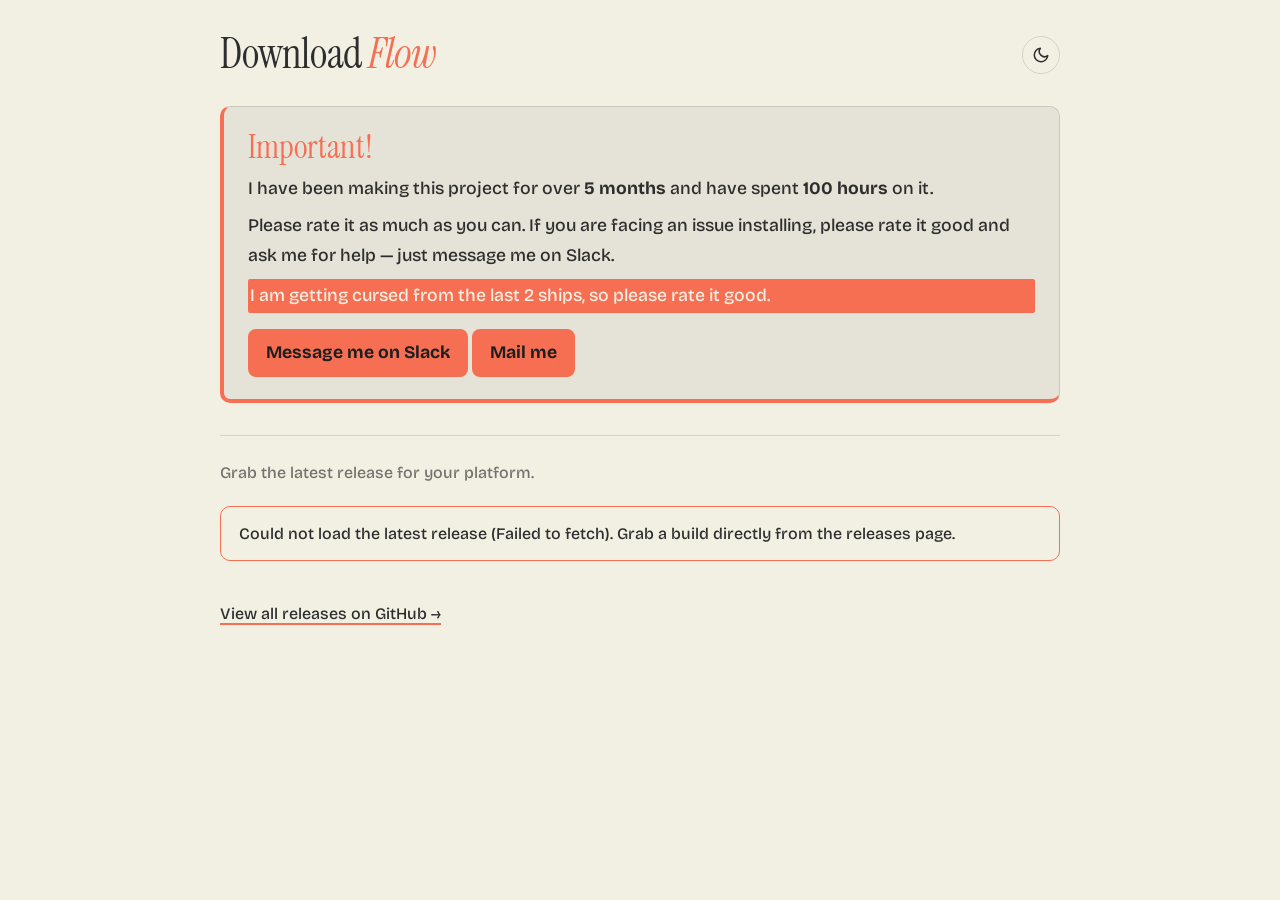
==== download.html @ da365417 "added a download page and some changes in release" ====
<!doctype html>
<html lang="en" data-theme="dark">
    <head>
        <meta charset="utf-8" />
        <meta name="viewport" content="width=device-width,initial-scale=1" />
        <title>Download Flow</title>

        <link rel="preconnect" href="https://fonts.googleapis.com" />
        <link rel="preconnect" href="https://fonts.gstatic.com" crossorigin />
        <link
            href="https://fonts.googleapis.com/css2?family=Bricolage+Grotesque:opsz,wght@12..96,400..700&family=Instrument+Serif:ital@0;1&display=swap"
            rel="stylesheet"
        />

        <script>
            (function () {
                var t = null;
                try {
                    t = localStorage.getItem("theme");
                } catch (e) {}
                if (t !== "light" && t !== "dark") {
                    t =
                        window.matchMedia &&
                        window.matchMedia("(prefers-color-scheme: light)")
                            .matches
                            ? "light"
                            : "dark";
                }
                document.documentElement.setAttribute("data-theme", t);
            })();
        </script>

        <style>
            :root {
                --coral: #f76f53;
                --sans:
                    "Bricolage Grotesque", -apple-system, BlinkMacSystemFont,
                    "Segoe UI", sans-serif;
                --serif: "Instrument Serif", Georgia, serif;
                --mono: ui-monospace, "SF Mono", Menlo, Consolas, monospace;
                --radius: 10px;
            }
            [data-theme="light"] {
                --paper: #f2f0e3;
                --ink: #2e2e2e;
                --muted: rgba(0, 0, 0, 0.05);
                --line: rgba(0, 0, 0, 0.12);
                --faint: rgba(46, 46, 46, 0.65);
                --icon-filter: brightness(0) opacity(0.8);
            }
            [data-theme="dark"] {
                --paper: #1f1f1f;
                --ink: #d1cfc0;
                --muted: rgba(255, 255, 255, 0.05);
                --line: rgba(255, 255, 255, 0.12);
                --faint: rgba(209, 207, 192, 0.65);
                --icon-filter: brightness(0) invert(0.62);
            }

            * {
                margin: 0;
                padding: 0;
                box-sizing: border-box;
            }
            html {
                color-scheme: light dark;
                scroll-behavior: smooth;
            }
            body {
                font-family: var(--sans);
                font-weight: 500;
                line-height: 1.6;
                max-width: 880px;
                margin: 0 auto;
                padding: 32px 20px 72px;
                background: var(--paper);
                color: var(--ink);
                min-height: 100vh;
                transition:
                    background-color 0.3s ease,
                    color 0.3s ease;
            }
            a {
                color: var(--ink);
                text-decoration: underline;
                text-decoration-color: var(--coral);
                text-underline-offset: 4px;
                text-decoration-thickness: 2px;
            }
            :focus-visible {
                outline: 2px solid var(--coral);
                outline-offset: 3px;
            }

            .topbar {
                display: flex;
                align-items: center;
                justify-content: space-between;
                margin-bottom: 28px;
            }
            h1 {
                font-family: var(--serif);
                font-weight: 400;
                font-size: 2.6em;
                line-height: 1.1;
                letter-spacing: -0.01em;
            }
            h1 em {
                color: var(--coral);
            }
            .theme-toggle {
                display: grid;
                place-items: center;
                width: 38px;
                height: 38px;
                border-radius: 50%;
                border: 1px solid var(--line);
                background: transparent;
                color: var(--ink);
                cursor: pointer;
                transition: background-color 0.2s ease;
            }
            .theme-toggle:hover {
                background: var(--muted);
            }
            .theme-toggle svg {
                width: 18px;
                height: 18px;
            }
            [data-theme="dark"] .moon,
            [data-theme="light"] .sun {
                display: none;
            }

            .notice {
                background: var(--muted);
                border: 1px solid var(--line);
                border-left: 4px solid var(--coral);
                border-bottom: 4px solid var(--coral);
                border-radius: var(--radius);
                padding: 22px 24px;
                font-size: 1.1em;
                line-height: 1.7;
            }
            .notice h2 {
                font-family: var(--serif);
                font-weight: 400;
                font-size: 1.9em;
                line-height: 1.1;
                margin-bottom: 8px;
                color: var(--coral);
            }
            .notice p + p {
                margin-top: 8px;
            }
            .notice strong {
                font-weight: 700;
            }
            .cta {
                display: inline-block;
                margin-top: 16px;
                padding: 9px 18px;
                border-radius: 8px;
                background: var(--coral);
                color: #1f1f1f;
                font-weight: 700;
                text-decoration: none;
                transition: opacity 0.2s ease;
            }
            .cta:hover {
                opacity: 0.88;
            }

            hr {
                border: 0;
                border-top: 1px solid var(--line);
                margin: 32px 0 24px;
            }
            .sub {
                color: var(--faint);
                margin-bottom: 20px;
            }

            .layout {
                display: grid;
                grid-template-columns: minmax(0, 1.25fr) minmax(0, 1fr);
                gap: 14px;
                align-items: stretch;
            }
            .layout[hidden],
            #status[hidden],
            .all[hidden] {
                display: none;
            }
            .primary {
                display: flex;
            }
            .primary > .card {
                flex: 1;
            }
            .others {
                display: grid;
                grid-template-columns: repeat(2, minmax(0, 1fr));
                grid-auto-rows: 1fr;
                gap: 14px;
            }

            .card {
                display: flex;
                flex-direction: column;
                background: var(--muted);
                border: 1px solid var(--line);
                border-radius: var(--radius);
                padding: 16px;
                transition: border-color 0.2s ease;
                will-change: transform;
            }
            .card:hover,
            .card.current {
                border-color: var(--coral);
            }
            @media (prefers-reduced-motion: no-preference) {
                .card:hover {
                    transform: perspective(900px) translate3d(0, -6px, 20px)
                        rotateX(2deg);
                    box-shadow:
                        -5px 5px 0 var(--coral),
                        -5px 5px 0 var(--coral);
                }
            }

            .card-head {
                display: flex;
                align-items: center;
                gap: 10px;
                margin-bottom: 4px;
            }
            .logo {
                width: 20px;
                height: 20px;
                flex: 0 0 auto;
                filter: var(--icon-filter);
            }
            .name {
                font-weight: 600;
            }
            .tag {
                margin-left: auto;
                font-size: 0.75em;
                color: var(--coral);
                white-space: nowrap;
            }
            .file {
                font-family: var(--mono);
                font-size: 0.75em;
                color: var(--faint);
                word-break: break-all;
                margin-bottom: 8px;
            }
            .meta {
                font-size: 0.8em;
                color: var(--faint);
                margin-bottom: 14px;
            }
            .btn {
                display: block;
                text-align: center;
                text-decoration: none;
                margin-top: auto;
                padding: 8px 14px;
                border-radius: 8px;
                background: var(--coral);
                color: #1f1f1f;
                font-weight: 700;
                transition: opacity 0.2s ease;
            }
            .btn:hover {
                opacity: 0.88;
            }
            .btn.secondary {
                background: transparent;
                border: 1px solid var(--line);
                color: var(--ink);
            }
            .btn.secondary:hover {
                opacity: 1;
                border-color: var(--coral);
            }

            .card.lg {
                padding: 28px;
            }
            .card.lg .logo {
                width: 40px;
                height: 40px;
            }
            .card.lg .card-head {
                gap: 14px;
                margin-bottom: 12px;
            }
            .card.lg .name {
                font-family: var(--serif);
                font-weight: 400;
                font-size: 2em;
                line-height: 1.1;
            }
            .card.lg .file {
                font-size: 0.85em;
                margin-bottom: 10px;
            }
            .card.lg .meta {
                font-size: 0.9em;
                margin-bottom: 24px;
            }
            .card.lg .btn {
                padding: 13px;
                font-size: 1.05em;
            }

            .source {
                grid-column: 1 / -1;
            }
            .src-links {
                display: flex;
                gap: 8px;
                margin-top: auto;
            }
            .src-links .btn {
                flex: 1;
                margin-top: 0;
            }

            .all {
                display: inline-block;
                margin-top: 24px;
            }

            #status {
                color: var(--faint);
                margin: 16px 0;
            }
            #status.error {
                color: var(--ink);
                border: 1px solid var(--coral);
                border-radius: var(--radius);
                padding: 14px 18px;
            }

            @media (prefers-reduced-motion: reduce) {
                * {
                    transition: none !important;
                }
            }
            @media (max-width: 720px) {
                .layout {
                    grid-template-columns: 1fr;
                }
            }
            @media (max-width: 460px) {
                .others {
                    grid-template-columns: 1fr;
                }
                .source {
                    grid-column: auto;
                }
                .notice {
                    padding: 18px;
                }
            }
            #imp {
                background-color: var(--coral);
                border-radius: 2px;
                color: var(--paper) !important;
                padding: 2px;
            }
        </style>
    </head>
    <body>
        <div class="topbar">
            <h1>Download <em>Flow</em></h1>
            <button
                class="theme-toggle"
                id="themeToggle"
                type="button"
                aria-label="Toggle light and dark theme"
                title="Toggle theme"
            >
                <svg
                    class="sun"
                    viewBox="0 0 24 24"
                    fill="none"
                    stroke="currentColor"
                    stroke-width="2"
                    stroke-linecap="round"
                    stroke-linejoin="round"
                    aria-hidden="true"
                >
                    <circle cx="12" cy="12" r="4" />
                    <path
                        d="M12 2v2M12 20v2M4.93 4.93l1.41 1.41M17.66 17.66l1.41 1.41M2 12h2M20 12h2M4.93 19.07l1.41-1.41M17.66 6.34l1.41-1.41"
                    />
                </svg>
                <svg
                    class="moon"
                    viewBox="0 0 24 24"
                    fill="none"
                    stroke="currentColor"
                    stroke-width="2"
                    stroke-linecap="round"
                    stroke-linejoin="round"
                    aria-hidden="true"
                >
                    <path d="M21 12.8A9 9 0 1 1 11.2 3a7 7 0 0 0 9.8 9.8z" />
                </svg>
            </button>
        </div>

        <aside class="notice" role="note" aria-label="Important message">
            <h2>Important!</h2>
            <p>
                I have been making this project for over
                <strong>5 months</strong> and have spent
                <strong>100 hours</strong> on it.
            </p>
            <p>
                Please rate it as much as you can. If you are facing an issue
                installing, please rate it good and ask me for help — just
                message me on Slack.
            </p>
            <p id="imp">
                I am getting cursed from the last 2 ships, so please rate it
                good.
            </p>
            <a
                class="cta"
                href="https://app.slack.com/client/E09V59WQY1E/C0C9748QM7S"
                target="_blank"
                rel="noopener"
                >Message me on Slack</a
            >
            <a
                class="cta"
                href="Mailto:twinzler@proton.me"
                target="_blank"
                rel="noopener"
                >Mail me</a
            >
        </aside>

        <hr />

        <p class="sub" id="tagline">
            Grab the latest release for your platform.
        </p>

        <div id="status" role="status">Loading latest release…</div>
        <div class="layout" id="layout" hidden>
            <div class="primary" id="primary"></div>
            <div class="others" id="others"></div>
        </div>

        <a
            class="all"
            id="all"
            href="https://github.com/Flow-twinx/Flow/releases/latest"
            hidden
        >
            View all releases on GitHub →
        </a>

        <script>
            (function () {
                const root = document.documentElement;
                const btn = document.getElementById("themeToggle");
                const mq = window.matchMedia("(prefers-color-scheme: light)");

                function stored() {
                    try {
                        return localStorage.getItem("theme");
                    } catch (e) {
                        return null;
                    }
                }
                btn.addEventListener("click", () => {
                    const next =
                        root.getAttribute("data-theme") === "dark"
                            ? "light"
                            : "dark";
                    root.setAttribute("data-theme", next);
                    try {
                        localStorage.setItem("theme", next);
                    } catch (e) {}
                });
                mq.addEventListener("change", (e) => {
                    if (!stored())
                        root.setAttribute(
                            "data-theme",
                            e.matches ? "light" : "dark",
                        );
                });
            })();

            const REPO = "Flow-twinx/Flow";
            const API = `https://api.github.com/repos/${REPO}/releases/latest`;
            const CACHE_KEY = "flow-latest-release";
            const CACHE_MS = 10 * 60 * 1000;

            const ICONS = {
                linux: "https://thesvg.org/icons/linux/default.svg",
                macos: "https://thesvg.org/icons/apple/default.svg",
                windows: "https://thesvg.org/icons/windows/default.svg",
                source: "https://thesvg.org/icons/open-source-initiative/default.svg",
                unknown:
                    "data:image/svg+xml;utf8," +
                    encodeURIComponent(
                        '<svg xmlns="http://www.w3.org/2000/svg" viewBox="0 0 24 24" fill="#000"><path d="M12 2a10 10 0 1 0 0 20 10 10 0 0 0 0-20zm1 15h-2v-2h2v2zm1.8-6.7l-.9.9c-.7.7-1 1.2-1 2.3h-2v-.5c0-.8.3-1.6 1-2.3l1.2-1.3c.4-.3.6-.8.6-1.3 0-1.1-.9-2-2-2s-2 .9-2 2H8.7A3.3 3.3 0 0 1 12 5a3.3 3.3 0 0 1 3.3 3.2c0 .8-.3 1.5-.8 2.1z"/></svg>',
                    ),
            };

            const LABELS = {
                linux: "Linux (x86_64)",
                macos: "macOS (arm64)",
                windows: "Windows (x86_64)",
                unknown: "Other",
                source: "Source code",
            };

            function platformOf(name) {
                const n = name.toLowerCase();
                if (n.includes("windows") || n.endsWith(".exe"))
                    return "windows";
                if (
                    n.includes("macos") ||
                    n.includes("darwin") ||
                    n.includes("mac")
                )
                    return "macos";
                if (n.includes("linux")) return "linux";
                return "unknown";
            }

            function currentPlatform() {
                const ua = navigator.userAgent.toLowerCase();
                if (ua.includes("mac")) return "macos";
                if (ua.includes("windows") || ua.includes("win32"))
                    return "windows";
                if (ua.includes("linux") || ua.includes("x11")) return "linux";
                return null;
            }

            function humanSize(bytes) {
                if (!bytes) return "";
                const units = ["B", "KB", "MB", "GB"];
                let i = 0;
                while (bytes >= 1024 && i < units.length - 1) {
                    bytes /= 1024;
                    i++;
                }
                return `${bytes.toFixed(i ? 1 : 0)} ${units[i]}`;
            }

            function esc(s) {
                return String(s).replace(
                    /[&<>"']/g,
                    (c) =>
                        ({
                            "&": "&amp;",
                            "<": "&lt;",
                            ">": "&gt;",
                            '"': "&quot;",
                            "'": "&#39;",
                        })[c],
                );
            }

            function metaOf(asset) {
                return [
                    asset.size ? humanSize(asset.size) : null,
                    asset.download_count
                        ? `${asset.download_count.toLocaleString()} downloads`
                        : null,
                ]
                    .filter(Boolean)
                    .join(" · ");
            }

            function iconFor(platform) {
                return `<img class="logo" src="${ICONS[platform]}" alt="" aria-hidden="true" />`;
            }

            function card(asset, current, large) {
                const platform = platformOf(asset.name);
                const isCurrent = platform === current;
                const el = document.createElement("div");
                el.className =
                    "card" +
                    (large ? " lg" : "") +
                    (isCurrent ? " current" : "");

                const label = large
                    ? `Download for ${LABELS[platform].split(" ")[0]}`
                    : "Download";
                el.innerHTML = `
                    <div class="card-head">
                        ${iconFor(platform)}
                        <span class="name">${LABELS[platform]}</span>
                        ${isCurrent && !large ? '<span class="tag">your os</span>' : ""}
                    </div>
                    <div class="file">${esc(asset.name)}</div>
                    <div class="meta">${esc(metaOf(asset))}</div>
                    <a class="btn" href="${esc(asset.browser_download_url)}">${label}</a>
                `;
                return el;
            }

            function sourceCard(release) {
                const el = document.createElement("div");
                el.className = "card source";
                const links = [
                    release.zipball_url
                        ? `<a class="btn secondary" href="${esc(release.zipball_url)}">.zip</a>`
                        : "",
                    release.tarball_url
                        ? `<a class="btn secondary" href="${esc(release.tarball_url)}">.tar.gz</a>`
                        : "",
                ].join("");
                el.innerHTML = `
                    <div class="card-head">
                        ${iconFor("source")}
                        <span class="name">${LABELS.source}</span>
                    </div>
                    <div class="meta">${esc(release.tag_name || "")}</div>
                    <div class="src-links">${links}</div>
                `;
                return el;
            }

            function render(release) {
                const primary = document.getElementById("primary");
                const others = document.getElementById("others");
                const current = currentPlatform();

                const assets = (release.assets || []).filter(
                    (a) => a.state === "uploaded",
                );
                if (!assets.length) throw new Error("No release assets found.");

                let i = assets.findIndex((a) => platformOf(a.name) === current);
                if (i < 0) i = 0;

                primary.replaceChildren(card(assets[i], current, true));
                others.replaceChildren(
                    ...assets
                        .filter((_, j) => j !== i)
                        .map((a) => card(a, current, false)),
                    sourceCard(release),
                );

                if (release.tag_name) {
                    document.getElementById("tagline").textContent =
                        `Latest release ${release.tag_name} — pick your platform.`;
                }
                document.getElementById("status").hidden = true;
                document.getElementById("layout").hidden = false;
                document.getElementById("all").hidden = false;
            }

            function fallback(message) {
                const status = document.getElementById("status");
                status.hidden = false;
                status.classList.add("error");
                status.textContent = `${message} Grab a build directly from the releases page.`;
                document.getElementById("all").hidden = false;
            }

            async function loadRelease() {
                try {
                    const raw = sessionStorage.getItem(CACHE_KEY);
                    if (raw) {
                        const { t, data } = JSON.parse(raw);
                        if (Date.now() - t < CACHE_MS) return data;
                    }
                } catch (e) {}

                const res = await fetch(API, {
                    headers: { Accept: "application/vnd.github+json" },
                });
                if (!res.ok) throw new Error(`GitHub responded ${res.status}`);
                const data = await res.json();

                try {
                    sessionStorage.setItem(
                        CACHE_KEY,
                        JSON.stringify({ t: Date.now(), data }),
                    );
                } catch (e) {}
                return data;
            }

            (async () => {
                try {
                    render(await loadRelease());
                } catch (err) {
                    fallback(
                        `Could not load the latest release (${err.message}).`,
                    );
                }
            })();
        </script>
    </body>
</html>
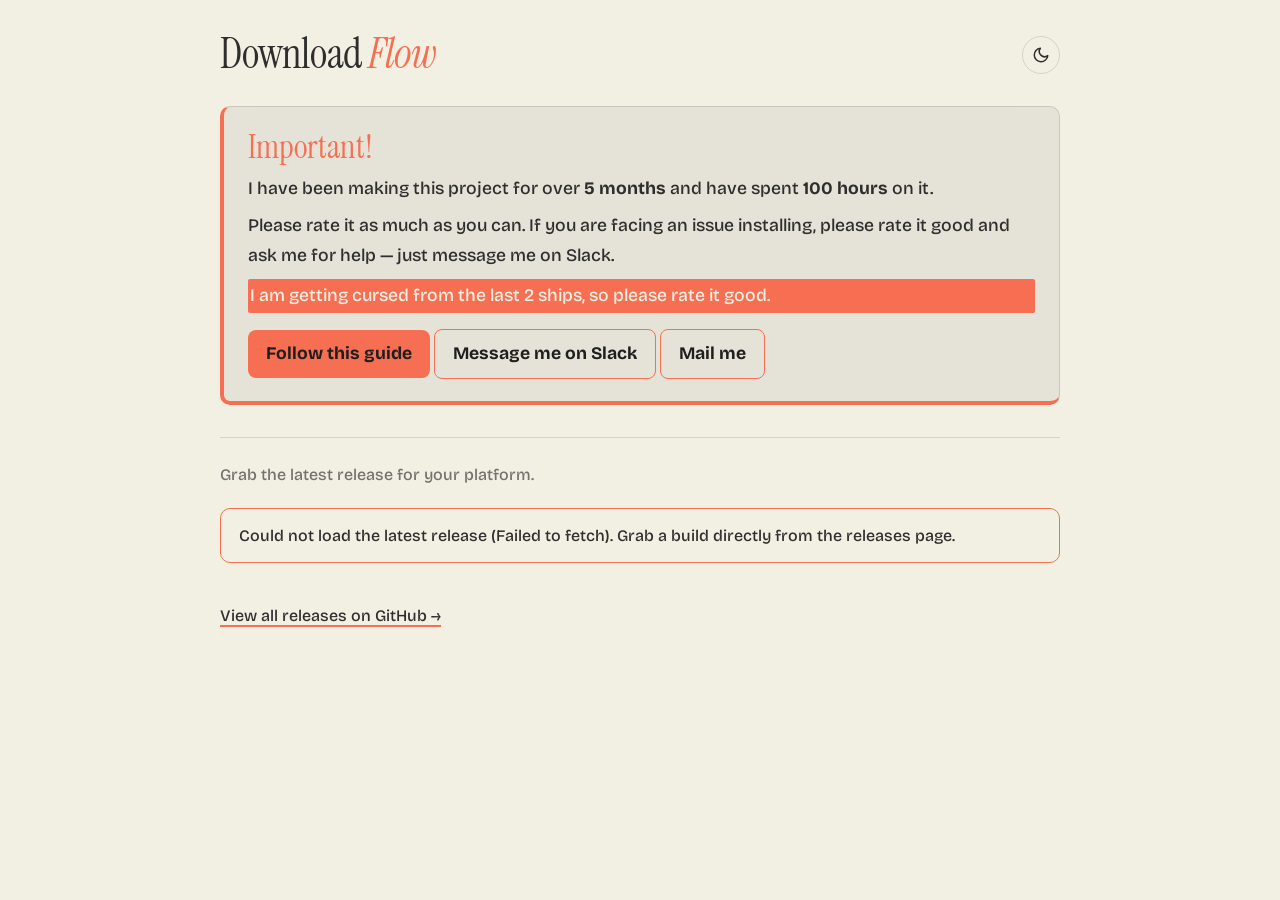
==== commit 8f4e5940: "just added a turtorial link" ====
--- a/download.html
+++ b/download.html
@@ -168,6 +168,22 @@
                 transition: opacity 0.2s ease;
             }
             .cta:hover {
+                opacity: 0.88;
+            }
+
+            .cta-sec {
+                display: inline-block;
+                margin-top: 16px;
+                padding: 9px 18px;
+                border-radius: 8px;
+                border: 1px solid var(--coral);
+                background: transparent;
+                color: #1f1f1f;
+                font-weight: 700;
+                text-decoration: none;
+                transition: opacity 0.2s ease;
+            }
+            .cta-sec:hover {
                 opacity: 0.88;
             }
 
@@ -433,13 +449,21 @@
             </p>
             <a
                 class="cta"
+                href="https://flow-twinx.pages.dev/install-guide"
+                target="_blank"
+                rel="noopener"
+                >Follow this guide</a
+            >
+
+            <a
+                class="cta-sec"
                 href="https://app.slack.com/client/E09V59WQY1E/C0C9748QM7S"
                 target="_blank"
                 rel="noopener"
                 >Message me on Slack</a
             >
             <a
-                class="cta"
+                class="cta-sec"
                 href="Mailto:twinzler@proton.me"
                 target="_blank"
                 rel="noopener"
